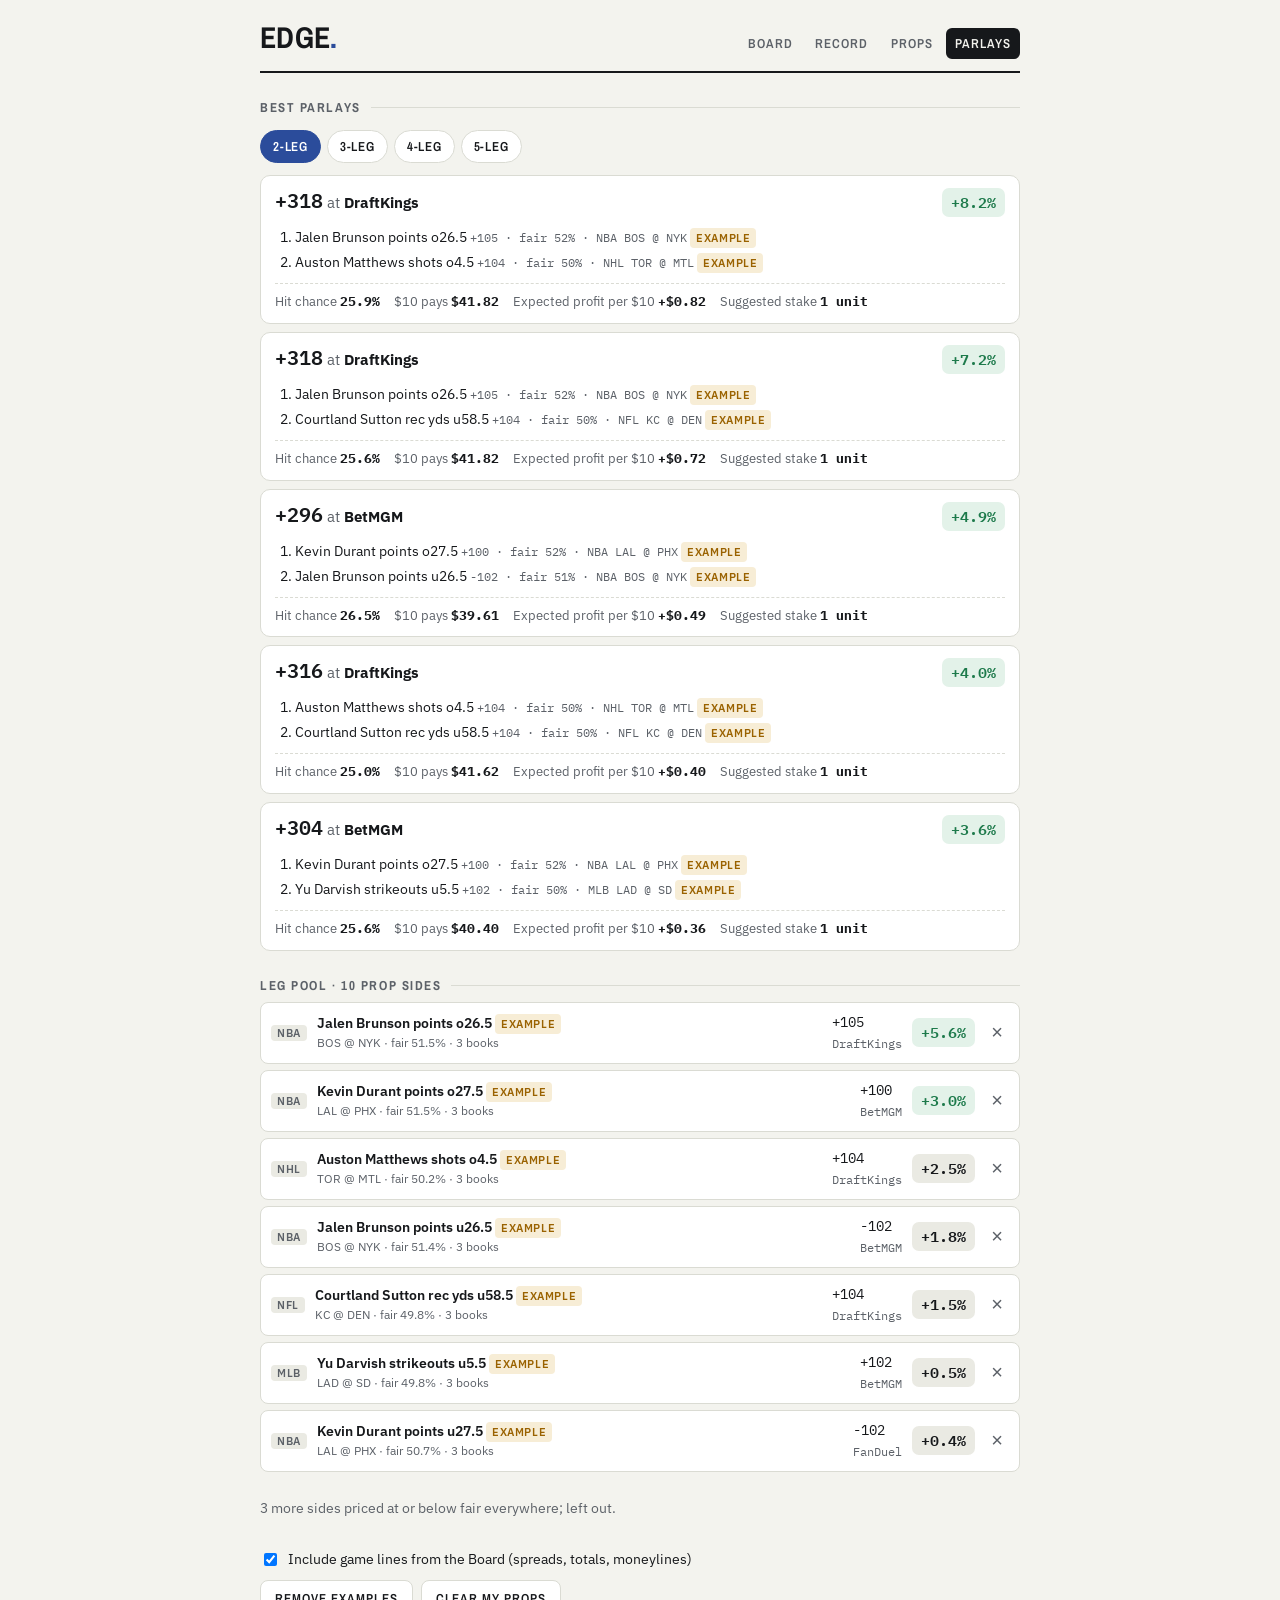
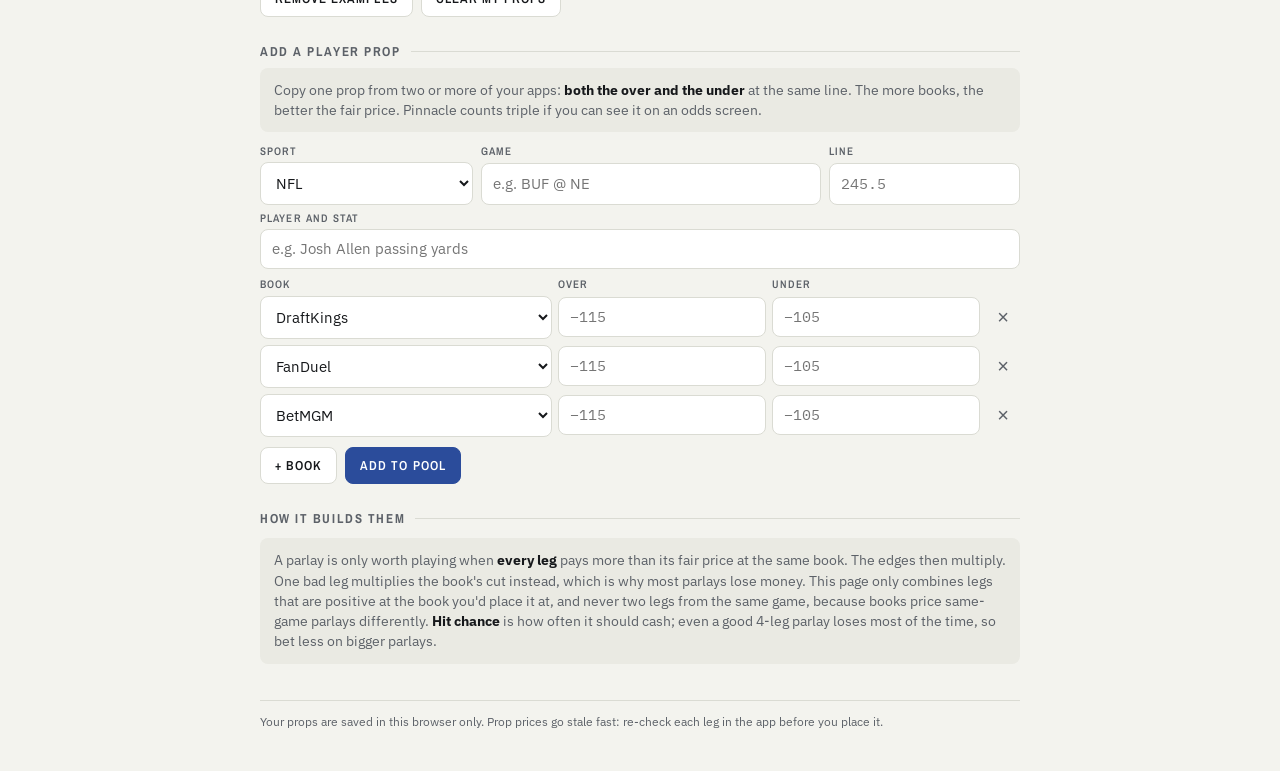
==== docs/parlay.html @ f9854ab9 "Add parlay builder and NHL Parlays page: paste-in player props plus the Board's game lines, fair pri" ====
<!doctype html>
<html lang="en">
<head>
<meta charset="utf-8">
<meta name="viewport" content="width=device-width,initial-scale=1,viewport-fit=cover">
<title>Edge Parlays</title>
<link rel="preconnect" href="https://fonts.googleapis.com">
<link rel="preconnect" href="https://fonts.gstatic.com" crossorigin>
<link rel="stylesheet" href="https://fonts.googleapis.com/css2?family=Archivo+Narrow:wght@600;700&family=IBM+Plex+Mono:wght@500;600&family=IBM+Plex+Sans:wght@400;600&display=swap">
<link rel="stylesheet" href="style.css">
<style>
 .pool{display:grid;gap:6px}
 .leg{display:grid;grid-template-columns:auto 1fr auto auto auto;gap:4px 10px;align-items:center;background:var(--surface);
      border:1px solid var(--line);border-radius:8px;padding:9px 10px;font-size:14px}
 .leg .what b{font-weight:600}
 .leg .what small{display:block;color:var(--muted);font-size:12px}
 .leg .ex{grid-column:1/-1;font-size:11.5px;color:var(--warn)}
 .parlay{background:var(--surface);border:1px solid var(--line);border-radius:10px;padding:12px 14px}
 .parlay + .parlay{margin-top:8px}
 .parlay .top{display:flex;justify-content:space-between;align-items:baseline;gap:10px;flex-wrap:wrap}
 .parlay .odds{font:600 20px/1.2 var(--mono)}
 .parlay ol{margin:8px 0 0;padding-left:20px;font-size:14px}
 .parlay ol li{padding:2px 0}
 .parlay ol li small{color:var(--muted);font-family:var(--mono);font-size:12px}
 .parlay .meta{display:flex;flex-wrap:wrap;gap:4px 14px;font-size:12.5px;color:var(--muted);margin-top:8px;
               border-top:1px dashed var(--line);padding-top:8px}
 .parlay .meta b{color:var(--ink);font-family:var(--mono)}
 .toggle{display:flex;gap:8px;align-items:center;font-size:14px;margin-top:10px}
 .toggle input{width:auto}
 .row3{display:grid;grid-template-columns:1fr 1.6fr 0.9fr;gap:8px;margin-top:8px}
 @media (max-width:520px){.row3{grid-template-columns:1fr 1fr}.row3 .field:nth-child(2){grid-column:1/-1;order:-1}}
</style>
</head>
<body>
<div class="wrap">
  <header class="top">
    <h1 class="brand">Edge<span>.</span></h1>
    <nav class="tabs">
      <a href="index.html">Board</a>
      <a href="record.html">Record</a>
      <a href="props.html">Props</a>
      <a href="parlay.html" aria-current="page">Parlays</a>
    </nav>
  </header>

  <h2 class="sec">Best parlays</h2>
  <div class="chips" id="sizes" role="group" aria-label="Parlay size"></div>
  <div id="parlays" style="margin-top:12px"></div>

  <h2 class="sec" id="pool-h">Leg pool</h2>
  <div class="pool" id="pool"></div>
  <label class="toggle"><input type="checkbox" id="use-board" checked> Include game lines from the Board (spreads, totals, moneylines)</label>
  <div style="display:flex;gap:8px;flex-wrap:wrap;margin-top:10px">
    <button type="button" class="btn" id="clear-ex" hidden>Remove examples</button>
    <button type="button" class="btn" id="clear-all">Clear my props</button>
  </div>

  <h2 class="sec">Add a player prop</h2>
  <p class="note" style="margin-top:0">Copy one prop from two or more of your apps: <b>both the over and the under</b> at the same line.
  The more books, the better the fair price. Pinnacle counts triple if you can see it on an odds screen.</p>
  <form id="f" autocomplete="off">
    <div class="row3">
      <div class="field"><label for="sport">Sport</label>
        <select id="sport"><option>NFL</option><option>NBA</option><option>MLB</option><option>NHL</option></select></div>
      <div class="field"><label for="game">Game</label><input id="game" placeholder="e.g. BUF @ NE" list="games"></div>
      <div class="field"><label for="line">Line</label><input id="line" class="num" inputmode="decimal" placeholder="245.5"></div>
    </div>
    <datalist id="games"></datalist>
    <div class="field" style="margin-top:8px"><label for="prop">Player and stat</label><input id="prop" placeholder="e.g. Josh Allen passing yards"></div>
    <div class="books" id="books">
      <div class="bookrow"><span class="hd">Book</span><span class="hd">Over</span><span class="hd">Under</span><span></span></div>
    </div>
    <div style="display:flex;gap:8px;flex-wrap:wrap;margin-top:10px">
      <button type="button" class="btn" id="add-book">+ Book</button>
      <button type="submit" class="btn primary" id="add-leg">Add to pool</button>
    </div>
    <p id="preview" class="note" style="margin-top:10px" hidden></p>
  </form>

  <h2 class="sec">How it builds them</h2>
  <p class="note">A parlay is only worth playing when <b>every leg</b> pays more than its fair price at the same book.
  The edges then multiply. One bad leg multiplies the book's cut instead, which is why most parlays lose money.
  This page only combines legs that are positive at the book you'd place it at, and never two legs from the same game,
  because books price same-game parlays differently. <b>Hit chance</b> is how often it should cash; even a good
  4-leg parlay loses most of the time, so bet less on bigger parlays.</p>
  <footer>Your props are saved in this browser only. Prop prices go stale fast: re-check each leg in the app before you place it.</footer>
</div>

<script>
const $ = id => document.getElementById(id);
const BOOKS = ["DraftKings","FanDuel","BetMGM","theScore Bet","Caesars","Fanatics","bet365","BetRivers","Pinnacle","Other"];
const MY_BOOKS = ["DraftKings","FanDuel","BetMGM","theScore Bet","Caesars","Fanatics","bet365"];
const WEIGHT = {Pinnacle: 3};
const KEYNAME = {draftkings:"DraftKings", fanduel:"FanDuel", betmgm:"BetMGM", espnbet:"theScore Bet",
                 williamhill_us:"Caesars", fanatics:"Fanatics"};
const STORE = "edge-parlay-legs";

const profit = o => o > 0 ? o / 100 : 100 / Math.abs(o);
const dec = o => 1 + profit(o);
const implied = o => 1 / (1 + profit(o));
const toAm = d => d >= 2 ? Math.round((d - 1) * 100) : -Math.round(100 / (d - 1));
const fmt = o => (o > 0 ? "+" : "") + o;
const pct = (x, d = 1) => (x * 100).toFixed(d) + "%";
const sgn = x => (x >= 0 ? "+" : "−") + Math.abs(x * 100).toFixed(1) + "%";
const esc = s => String(s ?? "").replace(/[&<>"]/g, c => ({"&":"&amp;","<":"&lt;",">":"&gt;",'"':"&quot;"}[c]));
const gameKey = s => String(s).toLowerCase().replace(/[^a-z0-9@]/g, "");

// Power method: the book's margin sits mostly on the longshot side.
function devig(ia, ib){
  if(ia + ib <= 1) return [ia / (ia + ib), ib / (ia + ib)];
  let lo = 1, hi = 8, k = 1;
  for(let i = 0; i < 60; i++){ k = (lo + hi) / 2; (ia ** k + ib ** k > 1) ? lo = k : hi = k; }
  const a = ia ** k, b = ib ** k;
  return [a / (a + b), b / (a + b)];
}
function parseOdds(s){
  s = String(s || "").trim().replace("−", "-");
  if(!s) return null;
  const n = parseInt(s, 10);
  return (!isFinite(n) || Math.abs(n) < 100) ? NaN : n;
}

/* ---------- leg pool ---------- */
let LEGS = [], BOARD_LEGS = [], SIZE = 2;
function load(){
  try{ LEGS = JSON.parse(localStorage.getItem(STORE) || "null"); }catch(e){ LEGS = null; }
  if(!Array.isArray(LEGS)) LEGS = examples();
  const cutoff = Date.now() - 36 * 3600e3;               // props older than 36 h are stale
  LEGS = LEGS.filter(l => l.example || l.added > cutoff);
}
function save(){ try{ localStorage.setItem(STORE, JSON.stringify(LEGS)); }catch(e){} }

// Build two legs (over, under) from a prop's quotes at several books.
function legsFromQuotes(sport, game, prop, line, rows, extra = {}){
  const qs = {};
  rows.forEach(r => { qs[r.book] = devig(implied(r.over), implied(r.under))[0]; });
  const pOver = weighted(qs), now = Date.now();
  const mk = (side, p, key) => ({
    id: [sport, gameKey(game), prop.toLowerCase(), line, side].join("|"),
    sport, game, label: `${prop} ${side === "Over" ? "o" : "u"}${line}`, side, fair: p, n: rows.length,
    qs: Object.fromEntries(Object.entries(qs).map(([b, q]) => [b, side === "Over" ? q : 1 - q])),
    prices: Object.fromEntries(rows.filter(r => r[key]).map(r => [r.book, r[key]])), added: now, ...extra });
  return [mk("Over", pOver, "over"), mk("Under", 1 - pOver, "under")];
}
function examples(){
  const ex = {example: true};
  const q = (b, o, u) => ({book: b, over: o, under: u});
  return [
    ...legsFromQuotes("NBA", "BOS @ NYK", "Jalen Brunson points", 26.5, [q("DraftKings",+105,-130), q("FanDuel",-115,-105), q("BetMGM",-118,-102)], ex),
    ...legsFromQuotes("NFL", "KC @ DEN", "Courtland Sutton rec yds", 58.5, [q("DraftKings",-128,+104), q("FanDuel",-110,-110), q("BetMGM",-112,-108)], ex),
    ...legsFromQuotes("NHL", "TOR @ MTL", "Auston Matthews shots", 4.5, [q("DraftKings",+104,-128), q("FanDuel",-112,-108), q("BetMGM",-110,-110)], ex),
    ...legsFromQuotes("MLB", "LAD @ SD", "Yu Darvish strikeouts", 5.5, [q("DraftKings",-110,-110), q("FanDuel",-112,-108), q("BetMGM",-125,+102)], ex),
    ...legsFromQuotes("NBA", "LAL @ PHX", "Kevin Durant points", 27.5, [q("DraftKings",-115,-105), q("FanDuel",-118,-102), q("BetMGM",+100,-122)], ex),
  ];
}

function weighted(qs, skip){
  let acc = 0, w = 0;
  for(const [b, q] of Object.entries(qs)) if(b !== skip){ const wt = WEIGHT[b] || 1; acc += wt * q; w += wt; }
  return w ? acc / w : null;
}
// A book never judges its own price: fair at a book comes from the other books.
function fairAt(l, book){ return (l.qs && Object.keys(l.qs).length > 1 && book in l.qs) ? weighted(l.qs, book) : l.fair; }
function legEv(l, book){ const o = l.prices[book]; return o ? fairAt(l, book) * dec(o) - 1 : null; }
function bestBook(l){
  let best = null;
  for(const [b, o] of Object.entries(l.prices)) if(MY_BOOKS.includes(b) && (!best || dec(o) > dec(best[1]))) best = [b, o];
  return best;
}
function allLegs(){ return LEGS.concat($("use-board").checked ? BOARD_LEGS : []); }

/* ---------- parlay search ---------- */
function combos(arr, k, start = 0, cur = [], out = [], used = new Set()){
  if(out.length > 20000) return out;
  if(cur.length === k){ out.push(cur.slice()); return out; }
  for(let i = start; i < arr.length; i++){
    const g = arr[i].sport + gameKey(arr[i].game);
    if(used.has(g)) continue;                              // one leg per game
    used.add(g); cur.push(arr[i]);
    combos(arr, k, i + 1, cur, out, used);
    cur.pop(); used.delete(g);
  }
  return out;
}
function bestParlays(k){
  const res = [];
  for(const book of MY_BOOKS){
    // Only legs that beat fair at this book, best first, capped to keep the search quick.
    const legs = allLegs().filter(l => (legEv(l, book) ?? -1) > 0)
      .sort((a, b) => legEv(b, book) - legEv(a, book)).slice(0, 18);
    if(legs.length < k) continue;
    for(const c of combos(legs, k)){
      const p = c.reduce((m, l) => m * fairAt(l, book), 1);
      const d = c.reduce((m, l) => m * dec(l.prices[book]), 1);
      res.push({book, legs: c, p, d, ev: p * d - 1});
    }
  }
  res.sort((a, b) => b.ev - a.ev);
  // Don't show near-duplicates: at most two parlays sharing the same top leg.
  const seen = {}, out = [];
  for(const r of res){
    const key = r.legs[0].id;
    seen[key] = (seen[key] || 0) + 1;
    if(seen[key] <= 2) out.push(r);
    if(out.length === 5) break;
  }
  return out;
}

/* ---------- render ---------- */
function renderParlays(){
  $("sizes").innerHTML = [2,3,4,5].map(n => `<button type="button" data-n="${n}" aria-pressed="${n === SIZE}">${n}-leg</button>`).join("");
  const P = bestParlays(SIZE);
  const stake = {2: "1 unit", 3: "½ unit", 4: "¼ unit", 5: "¼ unit"}[SIZE];
  if(!P.length){
    const plus = new Set(allLegs().filter(l => MY_BOOKS.some(b => (legEv(l, b) ?? -1) > 0)).map(l => l.sport + gameKey(l.game))).size;
    $("parlays").innerHTML = `<p class="empty">No ${SIZE}-leg parlay where every leg beats fair at one book. You have positive legs in
      ${plus} different game${plus === 1 ? "" : "s"}; a ${SIZE}-leg needs ${SIZE}, all at the same book. Add more props below,
      or drop to a smaller parlay. No bet beats a bad bet.</p>`;
    return;
  }
  $("parlays").innerHTML = P.map(r => `<article class="parlay">
    <div class="top"><div><span class="odds">${fmt(toAm(r.d))}</span> <span style="color:var(--muted)">at <b style="color:var(--ink)">${esc(r.book)}</b></span></div>
      <span class="pill">${sgn(r.ev)}</span></div>
    <ol>${r.legs.map(l => `<li>${esc(l.label)} <small>${fmt(l.prices[r.book])} · fair ${pct(fairAt(l, r.book), 0)} · ${esc(l.sport)} ${esc(l.game)}</small>${l.example ? ' <span class="tag moved">example</span>' : ""}</li>`).join("")}</ol>
    <div class="meta"><span>Hit chance <b>${pct(r.p)}</b></span><span>$10 pays <b>$${(10 * r.d).toFixed(2)}</b></span>
      <span>Expected profit per $10 <b>${r.ev >= 0 ? "+" : "−"}$${Math.abs(10 * r.ev).toFixed(2)}</b></span><span>Suggested stake <b>${stake}</b></span></div>
  </article>`).join("");
}

function renderPool(){
  const L = allLegs().map(l => ({l, bb: bestBook(l)})).filter(x => x.bb)
    .map(x => ({...x, ev: legEv(x.l, x.bb[0])})).sort((a, b) => b.ev - a.ev);
  const mine = LEGS.length, board = $("use-board").checked ? BOARD_LEGS.length : 0;
  $("pool-h").textContent = `Leg pool · ${mine} prop side${mine === 1 ? "" : "s"}${board ? ` + ${board} game line${board === 1 ? "" : "s"}` : ""}`;
  $("clear-ex").hidden = !LEGS.some(l => l.example);
  if(!L.length){ $("pool").innerHTML = `<p class="empty">No legs yet. Add a prop below.</p>`; return; }
  // Show positive legs, plus a count of the rest.
  const pos = L.filter(x => x.ev > 0), neg = L.length - pos.length;
  $("pool").innerHTML = pos.map(({l, bb, ev}) => `<div class="leg">
      <span class="tag">${esc(l.sport)}</span>
      <span class="what"><b>${esc(l.label)}</b>${l.example ? ' <span class="tag moved">example</span>' : ""}<small>${esc(l.game)} · fair ${pct(fairAt(l, bb[0]), 1)} · ${l.n} book${l.n === 1 ? "" : "s"}${l.source === "board" ? " · from Board" : ""}</small></span>
      <span class="num">${fmt(bb[1])}<br><small style="color:var(--muted)">${esc(bb[0])}</small></span>
      <span class="pill ${ev >= .025 ? "" : "mid"}">${sgn(ev)}</span>
      ${l.source !== "board" ? `<button type="button" class="x" data-del="${esc(l.id)}" aria-label="Remove">×</button>` : "<span></span>"}
      ${l.n < 3 && l.source !== "board" ? `<span class="ex">Only ${l.n} books; the fair price is rough. Add a third if you can.</span>` : ""}
    </div>`).join("") + (neg ? `<p class="empty" style="padding:6px 0">${neg} more side${neg === 1 ? "" : "s"} priced at or below fair everywhere; left out.</p>` : "");
}
function render(){ renderPool(); renderParlays(); }

/* ---------- add-prop form ---------- */
let seq = 0;
function addRow(book = "", o = "", u = ""){
  const i = seq++, row = document.createElement("div");
  row.className = "bookrow";
  row.innerHTML = `<select id="b${i}" aria-label="Book">${BOOKS.map(b => `<option${b === book ? " selected" : ""}>${b}</option>`).join("")}</select>
    <input id="o${i}" class="num" placeholder="−115" aria-label="Over odds" value="${esc(o)}">
    <input id="u${i}" class="num" placeholder="−105" aria-label="Under odds" value="${esc(u)}">
    <button type="button" class="x" aria-label="Remove book">×</button>`;
  row.querySelector(".x").onclick = () => { row.remove(); preview(); };
  $("books").appendChild(row);
}
function formRows(){
  return [...document.querySelectorAll("#books .bookrow")].slice(1).map(r => {
    const [s, o, u] = r.querySelectorAll("select,input");
    return {book: s.value, over: parseOdds(o.value), under: parseOdds(u.value)};
  });
}
function readForm(){
  const rows = formRows();
  if(rows.some(r => Number.isNaN(r.over) || Number.isNaN(r.under))) return {err: "An odds box has something that isn't American odds. Use numbers like −115 or +105."};
  const two = rows.filter(r => r.over && r.under);
  const game = $("game").value.trim(), prop = $("prop").value.trim(), line = $("line").value.trim();
  if(!game || !prop || !line) return {err: "Fill in the game, the player and stat, and the line."};
  if(two.length < 2) return {err: "Enter the over and under from at least two books."};
  return {legs: legsFromQuotes($("sport").value, game, prop, line, two)};
}
function preview(){
  const r = readForm(), el = $("preview");
  if(r.err){ el.hidden = !($("prop").value || $("game").value); el.textContent = r.err; return; }
  el.hidden = false;
  el.innerHTML = r.legs.map(l => { const bb = bestBook(l); const ev = bb ? legEv(l, bb[0]) : null;
    return `<b>${esc(l.side)}</b> fair ${pct(bb ? fairAt(l, bb[0]) : l.fair)} · best ${bb ? `${fmt(bb[1])} at ${esc(bb[0])} (${sgn(ev)})` : "none at your books"}`; }).join("<br>");
}
$("f").addEventListener("input", preview);
$("f").addEventListener("submit", e => {
  e.preventDefault();
  const r = readForm();
  if(r.err){ $("preview").hidden = false; $("preview").textContent = r.err; return; }
  const ids = new Set(r.legs.map(l => l.id));
  LEGS = LEGS.filter(l => !ids.has(l.id)).concat(r.legs);
  save(); render();
  $("prop").value = $("line").value = "";
  document.querySelectorAll("#books .bookrow input").forEach(i => i.value = "");
  $("preview").hidden = false;
  $("preview").textContent = "Added. Both sides are in the pool; only a side that beats fair somewhere gets used.";
  $("prop").focus();
});
$("add-book").onclick = () => addRow(BOOKS[Math.min(formRows().length, BOOKS.length - 1)]);
$("pool").onclick = e => { const b = e.target.closest("[data-del]"); if(!b) return;
  const base = b.dataset.del.split("|").slice(0, 4).join("|");
  LEGS = LEGS.filter(l => l.id.split("|").slice(0, 4).join("|") !== base); save(); render(); };
$("sizes").onclick = e => { const b = e.target.closest("button"); if(b){ SIZE = +b.dataset.n; renderParlays(); } };
$("use-board").onchange = render;
$("clear-ex").onclick = () => { LEGS = LEGS.filter(l => !l.example); save(); render(); };
let armed = null;
$("clear-all").onclick = () => {
  const b = $("clear-all");
  if(armed){ clearTimeout(armed); armed = null; LEGS = []; save(); render(); b.textContent = "Clear my props"; return; }
  b.textContent = "Tap again to clear"; armed = setTimeout(() => { armed = null; b.textContent = "Clear my props"; }, 4000);
};

/* ---------- game lines from the Board ---------- */
function boardLegs(B){
  const out = [], now = Date.now();
  for(const [key, s] of Object.entries(B.sports || {})){
    for(const r of (s.flags || []).concat(s.watch || [])){
      if(new Date(r.commence) <= now) continue;
      const prices = {};
      prices[KEYNAME[r.book] || r.book] = r.price;
      (r.others || []).forEach(([b, p]) => { if(KEYNAME[b]) prices[KEYNAME[b]] = p; });
      const label = r.market === "totals" ? `${r.side} ${r.point}` : r.market === "h2h" ? `${r.side} ML` : `${r.side} ${r.point > 0 ? "+" : ""}${r.point}`;
      out.push({id: `board|${r.away}@${r.home}|${r.market}|${r.side}`, sport: s.label, game: `${r.away} @ ${r.home}`,
                label, fair: r.fair_p, n: r.n_books, prices, source: "board"});
    }
  }
  return out;
}

for(const [b, o, u] of [["DraftKings"], ["FanDuel"], ["BetMGM"]]) addRow(b, o, u);
load(); render();
fetch("data/board.json?t=" + Date.now()).then(r => r.ok ? r.json() : null).then(B => {
  if(!B) return;
  BOARD_LEGS = boardLegs(B);
  render();
}).catch(() => {});
</script>
</body>
</html>
---- docs/style.css ----
/* Edge — shared styles. Tokens first; both themes follow the viewer's OS setting. */
:root{
  --bg:#F3F3EE; --surface:#FFFFFF; --sunk:#EAEAE3; --ink:#16181B; --muted:#5C6168;
  --line:#DADBD3; --accent:#2B4C9B; --accent-ink:#FFFFFF;
  --good:#1D7A4B; --good-bg:#E3F2E9; --bad:#B03535; --bad-bg:#F8E6E4;
  --warn:#9A6200; --warn-bg:#F7EDD6;
  --display:"Archivo Narrow","Arial Narrow",system-ui,sans-serif;
  --body:"IBM Plex Sans",system-ui,-apple-system,"Segoe UI",sans-serif;
  --mono:"IBM Plex Mono",ui-monospace,SFMono-Regular,Menlo,monospace;
  color-scheme:light;
}
@media (prefers-color-scheme:dark){
  :root{
    --bg:#0F1113; --surface:#171A1E; --sunk:#1E2226; --ink:#ECEDE9; --muted:#9BA1A8;
    --line:#2A2F34; --accent:#8EA7EE; --accent-ink:#0F1113;
    --good:#56C58C; --good-bg:#15291F; --bad:#F07C7C; --bad-bg:#2E1818;
    --warn:#E3AA48; --warn-bg:#2C2211;
    color-scheme:dark;
  }
}
*{box-sizing:border-box}
html{-webkit-text-size-adjust:100%}
body{margin:0;background:var(--bg);color:var(--ink);font:15px/1.5 var(--body);
     padding:env(safe-area-inset-top,0px) 16px calc(40px + env(safe-area-inset-bottom,0px))}
.wrap{max-width:760px;margin:0 auto}
a{color:var(--accent)}
.num,.mono{font-family:var(--mono);font-variant-numeric:tabular-nums}

header.top{display:flex;align-items:baseline;justify-content:space-between;gap:12px;flex-wrap:wrap;
           padding-block:22px 12px;border-bottom:2px solid var(--ink)}
.brand{font:700 30px/1 var(--display);letter-spacing:.01em;margin:0;text-transform:uppercase}
.brand span{color:var(--accent)}
nav.tabs{display:flex;gap:4px}
nav.tabs a{font:600 13px/1 var(--display);letter-spacing:.08em;text-transform:uppercase;text-decoration:none;
           color:var(--muted);padding:9px 9px;border-radius:6px}
nav.tabs a[aria-current="page"]{background:var(--ink);color:var(--bg)}
nav.tabs a:focus-visible,button:focus-visible,select:focus-visible,input:focus-visible{outline:2px solid var(--accent);outline-offset:2px}

.status{display:flex;flex-wrap:wrap;gap:6px 16px;font-size:12.5px;color:var(--muted);padding-block:10px 4px}
.status b{color:var(--ink);font-weight:600}
.meter{display:inline-block;width:70px;height:6px;background:var(--sunk);border-radius:3px;vertical-align:middle;overflow:hidden}
.meter i{display:block;height:100%;background:var(--accent)}
.alert{background:var(--bad-bg);color:var(--bad);border-radius:8px;padding:10px 12px;font-size:13.5px;margin-top:10px}
.note{background:var(--sunk);border-radius:8px;padding:12px 14px;font-size:13.5px;color:var(--muted)}
.note b{color:var(--ink)}

h2.sec{font:700 13px/1 var(--display);letter-spacing:.12em;text-transform:uppercase;color:var(--muted);
       margin:28px 0 10px;display:flex;align-items:center;gap:10px}
h2.sec::after{content:"";flex:1;border-top:1px solid var(--line)}

.chips{display:flex;gap:6px;flex-wrap:wrap;margin-top:16px}
.chips button{font:600 13px/1 var(--display);letter-spacing:.06em;text-transform:uppercase;cursor:pointer;
              border:1px solid var(--line);background:var(--surface);color:var(--ink);padding:9px 12px;border-radius:999px}
.chips button[aria-pressed="true"]{background:var(--accent);border-color:var(--accent);color:var(--accent-ink)}
.chips button small{font-family:var(--mono);font-weight:500;opacity:.75;margin-left:4px}

/* A flag reads like a bet slip: what to bet on top, why underneath. */
.slip{background:var(--surface);border:1px solid var(--line);border-radius:10px;padding:14px 14px 12px;
      display:grid;grid-template-columns:1fr auto;gap:4px 14px}
.slip + .slip{margin-top:8px}
.slip .game{grid-column:1/-1;font-size:12.5px;color:var(--muted);display:flex;gap:8px;flex-wrap:wrap}
.slip .bet{font:600 19px/1.25 var(--display);letter-spacing:.01em}
.slip .bet .price{font-family:var(--mono);font-weight:600;font-size:17px}
.slip .where{font-size:13px;color:var(--muted)}
.slip .where b{color:var(--ink);font-weight:600}
.slip .edge{grid-row:2/4;grid-column:2;align-self:center;text-align:right}
.pill{display:inline-block;font:600 15px/1 var(--mono);padding:7px 9px;border-radius:7px;background:var(--good-bg);color:var(--good)}
.pill.mid{background:var(--sunk);color:var(--ink)}
.pill.neg{background:var(--bad-bg);color:var(--bad)}
.slip .edge small{display:block;font-size:11px;color:var(--muted);margin-top:5px;letter-spacing:.04em}
.slip .others{grid-column:1/-1;display:flex;flex-wrap:wrap;gap:4px 10px;font:12px/1.4 var(--mono);color:var(--muted);
              border-top:1px dashed var(--line);margin-top:8px;padding-top:8px}
.slip .others span b{font-weight:600;color:var(--ink)}
.tag{font:600 10.5px/1 var(--body);letter-spacing:.06em;text-transform:uppercase;padding:3px 6px;border-radius:4px;
     background:var(--sunk);color:var(--muted)}
.tag.sharp{background:var(--accent);color:var(--accent-ink)}
.tag.moved{background:var(--warn-bg);color:var(--warn)}
.empty{color:var(--muted);font-size:14px;padding:18px 0}

details.watch{margin-top:14px}
details.watch summary{cursor:pointer;font-size:13.5px;color:var(--muted);padding:6px 0}
table.list{width:100%;border-collapse:collapse;font-size:13px}
table.list th{font:600 11px/1 var(--display);letter-spacing:.1em;text-transform:uppercase;color:var(--muted);
              text-align:left;padding:8px 8px;border-bottom:1px solid var(--line);white-space:nowrap}
table.list td{padding:8px;border-bottom:1px solid var(--line);vertical-align:top}
table.list td.r,table.list th.r{text-align:right}
table.list td.num{white-space:nowrap}
table.list tr.grp td{font:600 11px/1 var(--display);letter-spacing:.1em;text-transform:uppercase;color:var(--muted);background:var(--sunk);padding:7px 8px}
.scroll{overflow-x:auto;background:var(--surface);border:1px solid var(--line);border-radius:10px}

/* Record */
.scoreboard{display:grid;grid-template-columns:repeat(auto-fit,minmax(150px,1fr));gap:8px;margin-top:14px}
.stat{background:var(--surface);border:1px solid var(--line);border-radius:10px;padding:12px 14px}
.stat .k{font:600 11px/1 var(--display);letter-spacing:.1em;text-transform:uppercase;color:var(--muted)}
.stat .v{font:600 clamp(20px,6.2vw,26px)/1.15 var(--mono);white-space:nowrap;font-variant-numeric:tabular-nums;margin-top:6px}
.stat .s{font-size:12px;color:var(--muted);margin-top:3px}
.good{color:var(--good)} .bad{color:var(--bad)}
.bar{position:relative;height:28px;background:var(--sunk);border-radius:6px;margin-top:12px;overflow:hidden}
.bar .fill{position:absolute;inset:0 auto 0 0;background:var(--accent);opacity:.85}
.bar .mark{position:absolute;top:0;bottom:0;width:2px;background:var(--ink)}
.bar .lbl{position:absolute;top:50%;transform:translateY(-50%);font:600 11px/1 var(--mono);white-space:nowrap}
.res{font:700 12px/1 var(--mono);padding:4px 6px;border-radius:4px}
.res.W{background:var(--good-bg);color:var(--good)} .res.L{background:var(--bad-bg);color:var(--bad)}
.res.P,.res.V{background:var(--sunk);color:var(--muted)}

/* Props calculator */
.field{display:grid;gap:5px}
.field label{font:600 11px/1 var(--display);letter-spacing:.1em;text-transform:uppercase;color:var(--muted)}
input,select{font:15px/1.2 var(--body);color:var(--ink);background:var(--surface);border:1px solid var(--line);
             border-radius:8px;padding:10px 11px;width:100%;min-width:0}
input.num{font-family:var(--mono)}
.row2{display:grid;grid-template-columns:2fr 1fr;gap:8px}
.books{display:grid;gap:6px;margin-top:10px}
.bookrow{display:grid;grid-template-columns:1.4fr 1fr 1fr 34px;gap:6px;align-items:center}
.bookrow .hd{font:600 11px/1 var(--display);letter-spacing:.1em;text-transform:uppercase;color:var(--muted)}
button.x{border:0;background:transparent;color:var(--muted);font-size:20px;cursor:pointer;padding:6px}
button.btn{font:600 13px/1 var(--display);letter-spacing:.08em;text-transform:uppercase;cursor:pointer;
           border:1px solid var(--line);background:var(--surface);color:var(--ink);padding:11px 14px;border-radius:8px}
button.btn.primary{background:var(--accent);border-color:var(--accent);color:var(--accent-ink)}
.verdict{border-radius:10px;padding:14px;margin-top:16px;font-size:15px;border:1px solid var(--line);background:var(--surface)}
.verdict.go{border-color:var(--good);background:var(--good-bg)}
.verdict b.big{display:block;font:600 20px/1.3 var(--display);margin-bottom:4px}
footer{margin-top:36px;font-size:12px;color:var(--muted);border-top:1px solid var(--line);padding-top:12px}
@media (max-width:420px){ .bookrow{grid-template-columns:1.2fr 1fr 1fr 30px} .brand{font-size:26px} }
@media (prefers-reduced-motion:reduce){*{transition:none!important}}
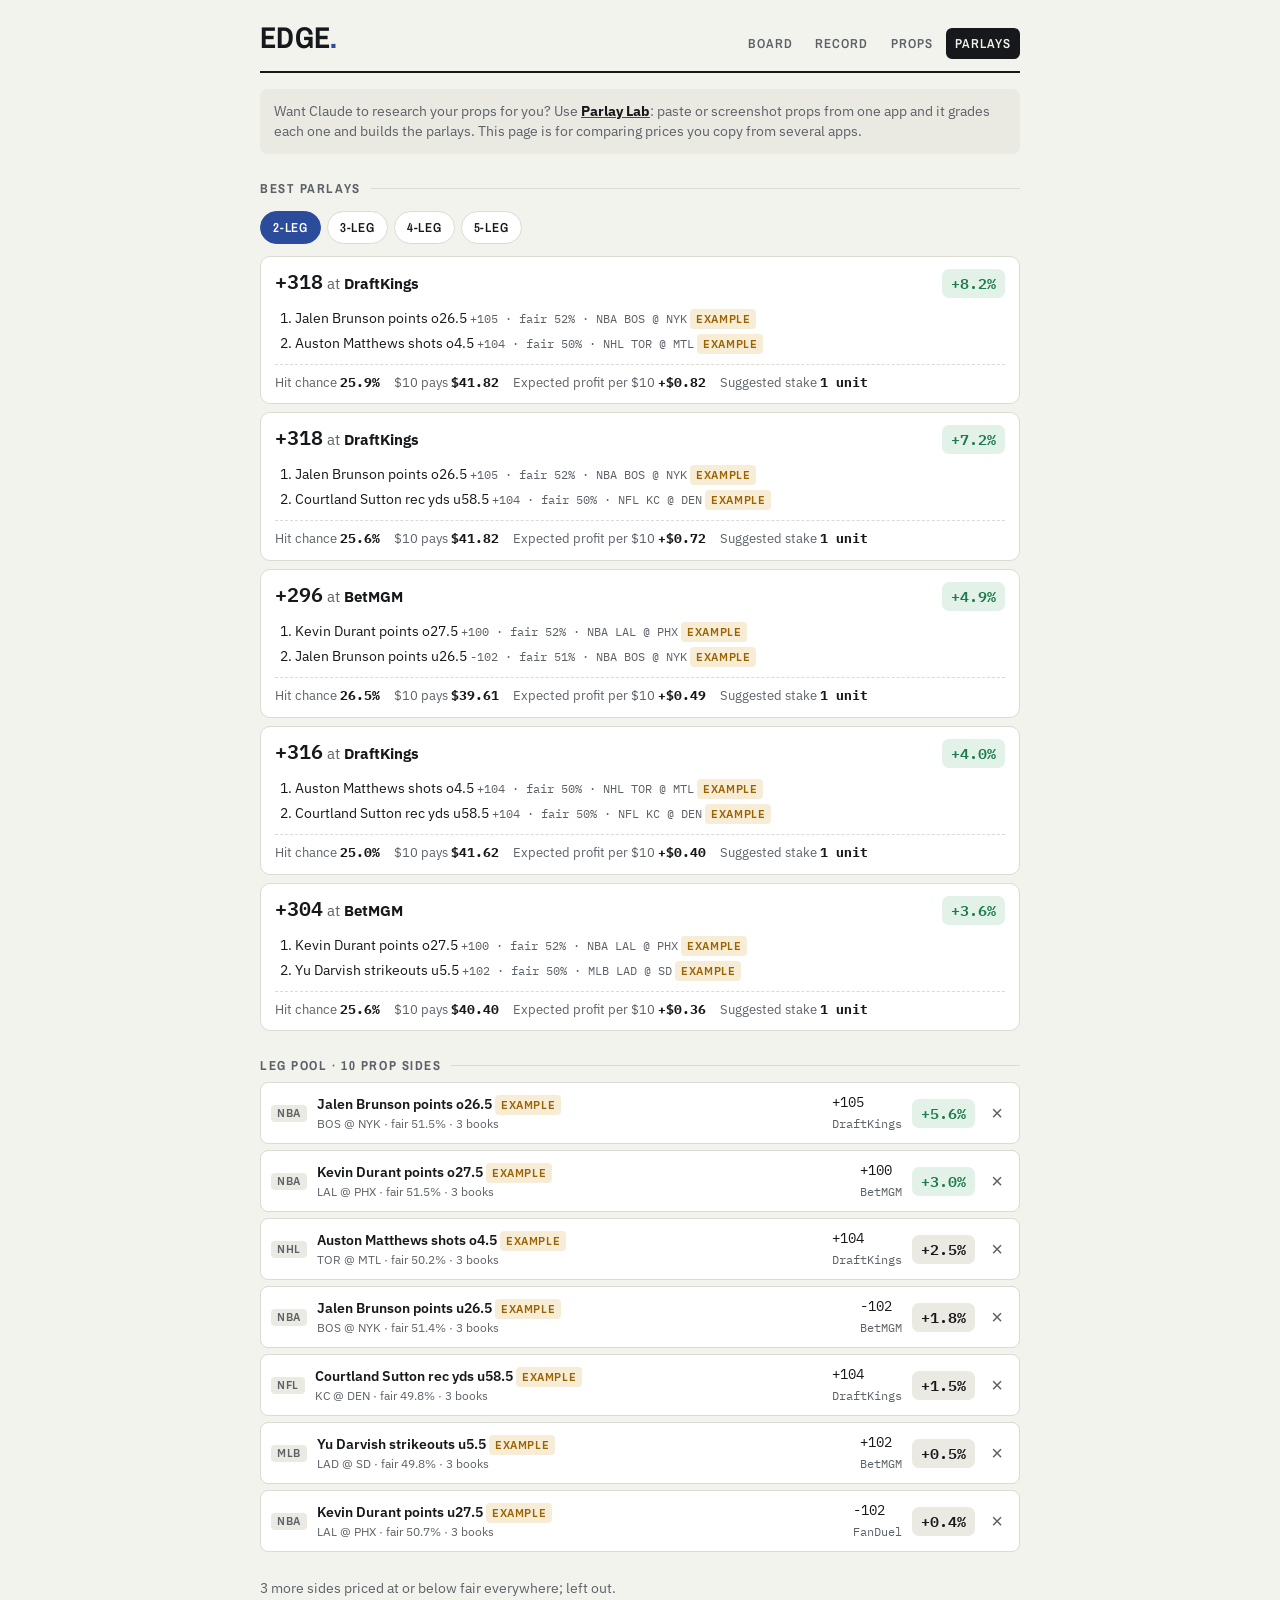
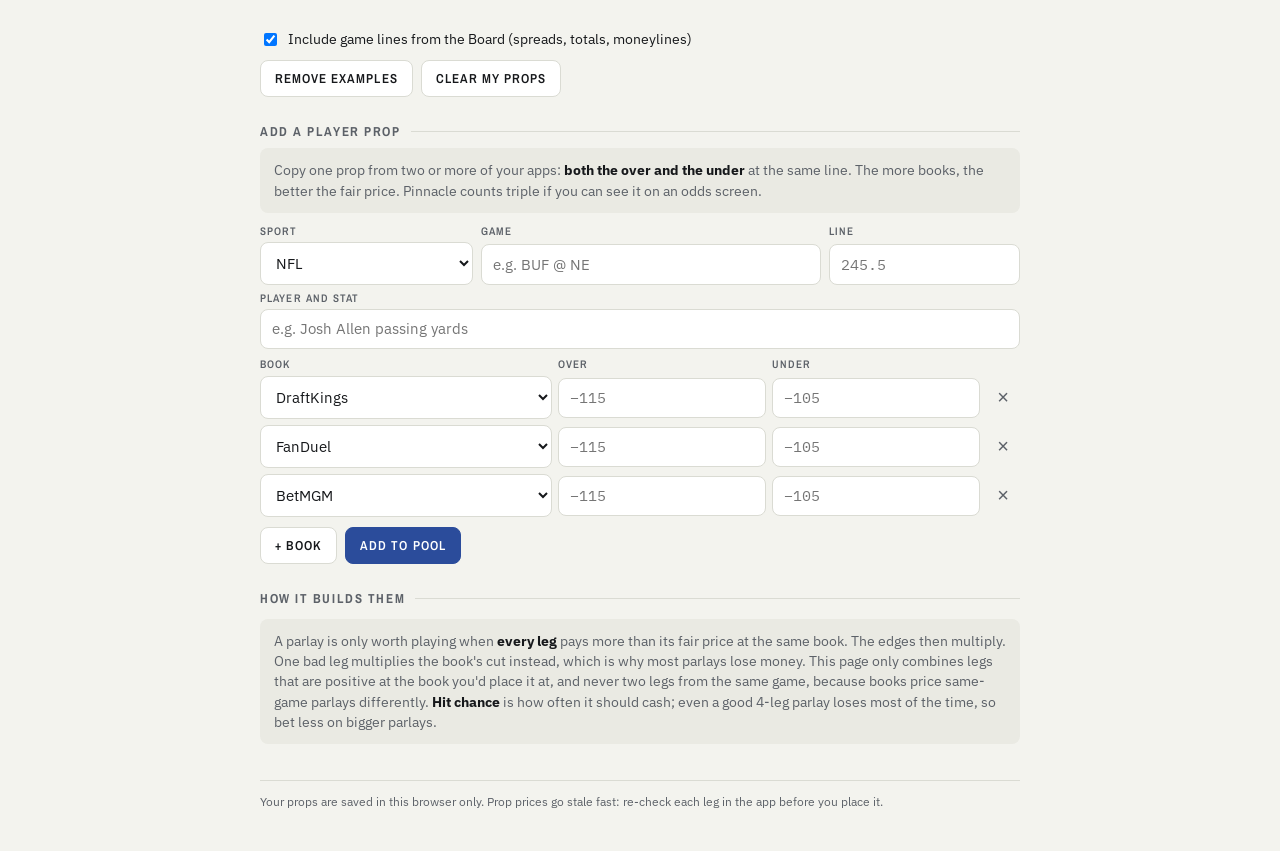
==== commit 9d055467: "Link Parlay Lab from the Parlays page Co-Authored-By: Claude Opus 5.5 <noreply@anthropic.com> Claude" ====
--- a/docs/parlay.html
+++ b/docs/parlay.html
@@ -43,6 +43,9 @@
     </nav>
   </header>
 
+  <p class="note" style="margin-top:16px">Want Claude to research your props for you? Use
+  <a href="https://claude.ai/artifact/MBNJRdA6NpfGnoZaj6BAuD" target="_blank" rel="noopener"><b>Parlay Lab</b></a>:
+  paste or screenshot props from one app and it grades each one and builds the parlays. This page is for comparing prices you copy from several apps.</p>
   <h2 class="sec">Best parlays</h2>
   <div class="chips" id="sizes" role="group" aria-label="Parlay size"></div>
   <div id="parlays" style="margin-top:12px"></div>
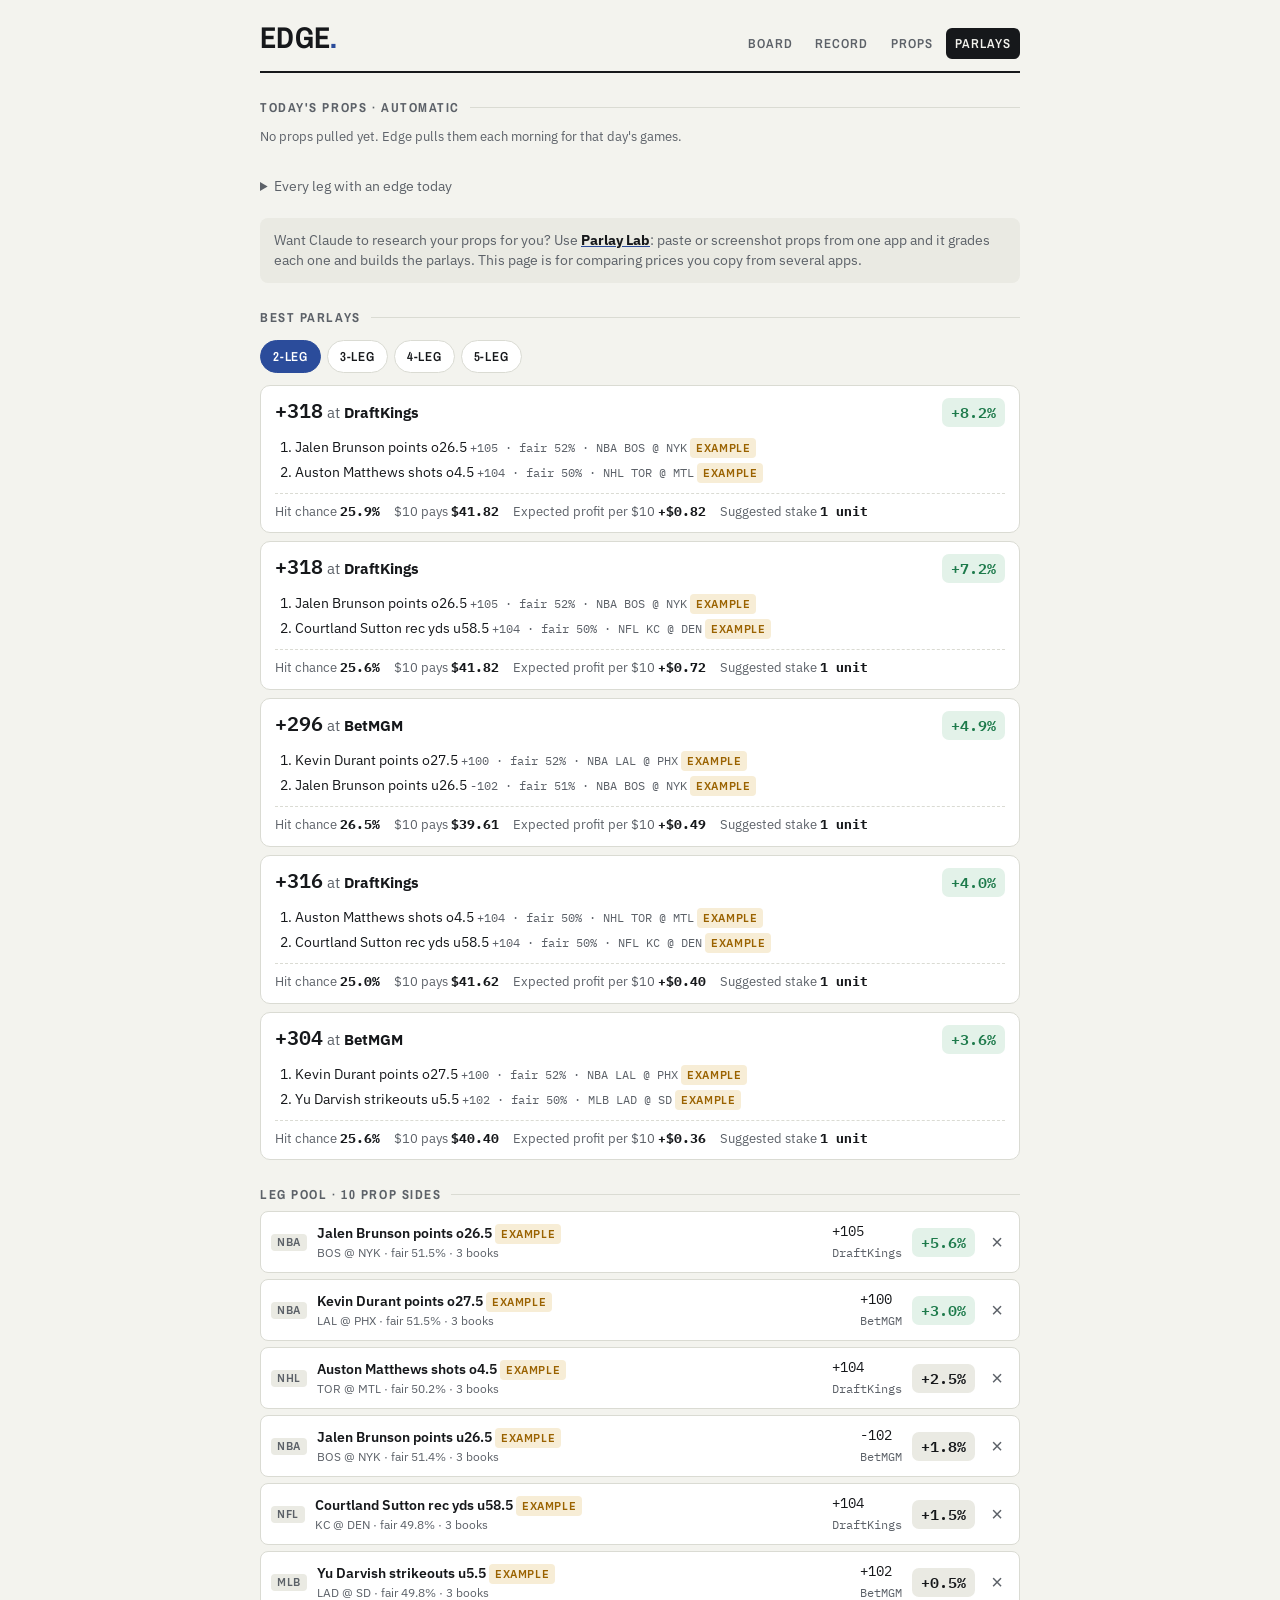
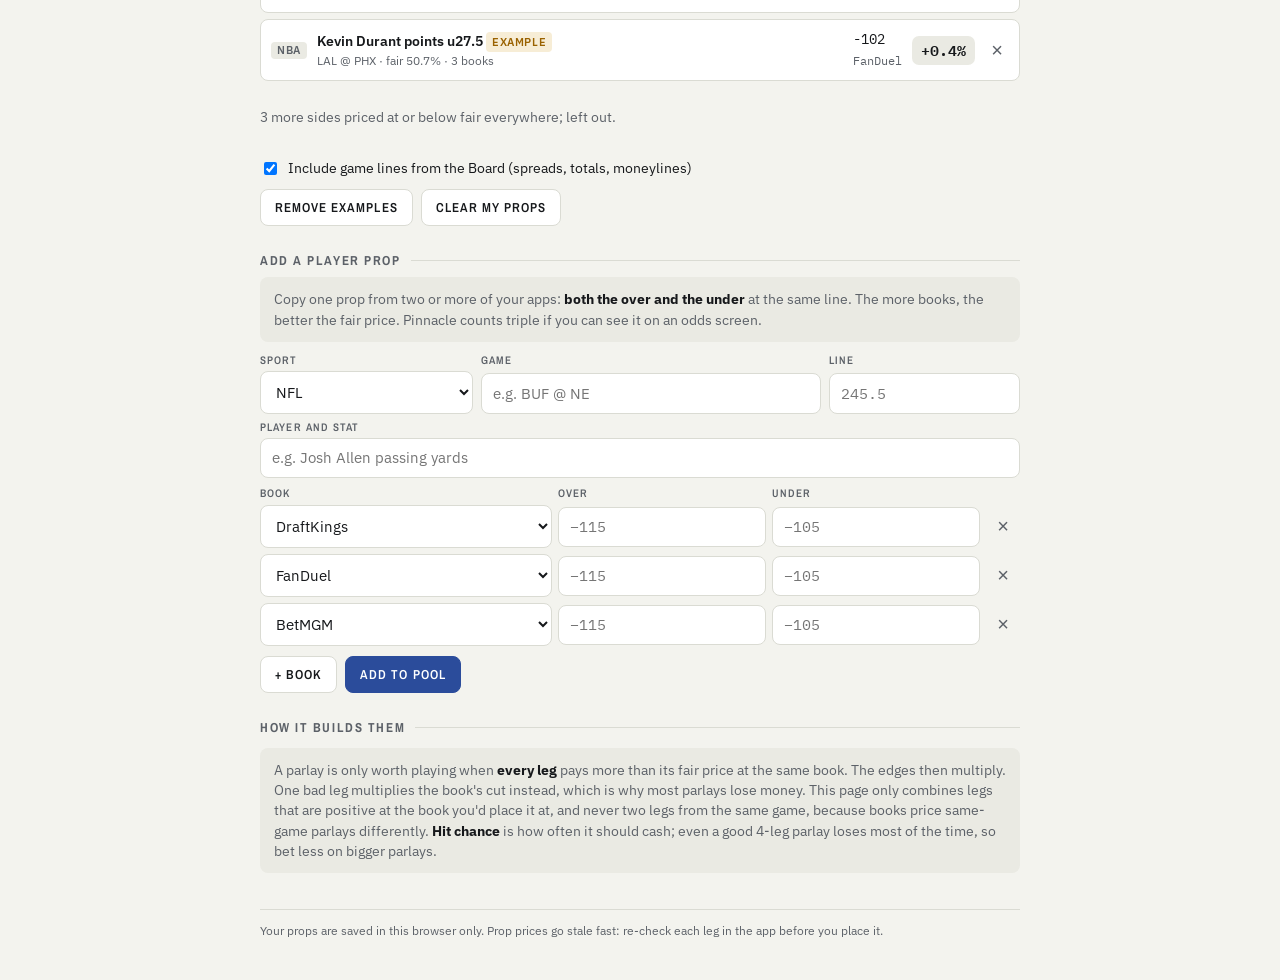
==== commit 2dbbb09a: "Pull today's player props and build 2-5 leg parlays automatically Daily per-sport props pull for tha" ====
--- a/docs/parlay.html
+++ b/docs/parlay.html
@@ -43,6 +43,17 @@
     </nav>
   </header>
 
+  <section id="auto">
+    <h2 class="sec">Today's props · automatic</h2>
+    <p class="status" id="auto-status" style="padding:0">Loading today's props…</p>
+    <div class="chips" id="auto-sizes" role="group" aria-label="Parlay size" style="margin-top:10px"></div>
+    <div id="auto-parlays" style="margin-top:12px"></div>
+    <details id="auto-legs-box" style="margin-top:12px">
+      <summary style="cursor:pointer;font-size:13.5px;color:var(--muted);padding:6px 0">Every leg with an edge today</summary>
+      <div class="pool" id="auto-legs"></div>
+    </details>
+  </section>
+
   <p class="note" style="margin-top:16px">Want Claude to research your props for you? Use
   <a href="https://claude.ai/artifact/MBNJRdA6NpfGnoZaj6BAuD" target="_blank" rel="noopener"><b>Parlay Lab</b></a>:
   paste or screenshot props from one app and it grades each one and builds the parlays. This page is for comparing prices you copy from several apps.</p>
@@ -332,6 +343,45 @@
 
 for(const [b, o, u] of [["DraftKings"], ["FanDuel"], ["BetMGM"]]) addRow(b, o, u);
 load(); render();
+/* ---------- today's props, pulled automatically by Edge ---------- */
+let AUTO = null, AUTO_SIZE = 2;
+const legText = l => `${l.player} ${l.side === "Over" ? "o" : "u"}${l.line} ${l.prop}`;
+function renderAuto(){
+  const A = AUTO, st = $("auto-status");
+  if(!A){ st.textContent = "No props pulled yet. Edge pulls them each morning for that day's games."; return; }
+  const today = new Date().toLocaleDateString("en-CA", {timeZone: "America/Detroit"});
+  const sports = Object.keys(A.pulled || {});
+  if(A.error){ st.textContent = A.error; return; }
+  if(A.date !== today || !sports.length){
+    st.textContent = "No props for today yet. They're pulled once a day, after 9 AM, for games that day.";
+    $("auto-sizes").innerHTML = ""; $("auto-parlays").innerHTML = ""; $("auto-legs-box").hidden = true; return;
+  }
+  const bn = k => (A.book_names || {})[k] || k;
+  st.innerHTML = `${sports.join(", ")} · ${A.n_legs} props across your books · <b>${A.n_good}</b> priced better than fair
+    · props credits this month ${A.budget.spent}/${A.monthly_budget}`;
+  $("auto-sizes").innerHTML = [2,3,4,5].map(n => `<button type="button" data-n="${n}" aria-pressed="${n === AUTO_SIZE}">${n}-leg</button>`).join("");
+  const byId = {}; A.legs.forEach(l => byId[l.id] = l);
+  const P = (A.parlays[String(AUTO_SIZE)] || []).filter(r => r.legs.every(i => byId[i]));
+  const stake = {2: "1 unit", 3: "½ unit", 4: "¼ unit", 5: "¼ unit"}[AUTO_SIZE];
+  $("auto-parlays").innerHTML = P.length ? P.map((r, i) => `<article class="parlay">
+      <div class="top"><div><span class="odds">${fmt(r.odds)}</span> <span style="color:var(--muted)">at <b style="color:var(--ink)">${esc(bn(r.book))}</b>
+        · ${r.safest ? "most likely to hit" : i === 0 ? "best value" : "also good"}</span></div><span class="pill">${sgn(r.ev)}</span></div>
+      <ol>${r.legs.map(id => { const l = byId[id]; return `<li>${esc(legText(l))} <small>${fmt(l.price)} · hits ${pct(l.fair_p, 0)} · ${esc(l.sport)} ${esc(l.game)}</small></li>`; }).join("")}</ol>
+      <div class="meta"><span>Hit chance <b>${pct(r.p)}</b></span><span>$10 pays <b>$${(10 * r.decimal).toFixed(2)}</b></span>
+        <span>Expected per $10 <b>+$${(10 * r.ev).toFixed(2)}</b></span><span>Stake <b>${stake}</b></span></div>
+    </article>`).join("")
+    : `<p class="empty">No ${AUTO_SIZE}-leg parlay today where every leg beats fair at one book, from ${AUTO_SIZE} different games. Try a smaller size; no bet beats a bad bet.</p>`;
+  const good = A.legs.filter(l => l.ev >= 0.01).slice(0, 25);
+  $("auto-legs-box").hidden = !good.length;
+  $("auto-legs").innerHTML = good.map(l => `<div class="leg">
+      <span class="tag">${esc(l.sport)}</span>
+      <span class="what"><b>${esc(legText(l))}</b>${l.suspect ? ' <span class="tag moved">check price</span>' : ""}<small>${esc(l.game)} · fair ${fmt(l.fair_odds)} (${pct(l.fair_p, 0)}) · ${l.n_books} books</small></span>
+      <span class="num">${fmt(l.price)}<br><small style="color:var(--muted)">${esc(bn(l.book))}</small></span>
+      <span class="pill ${l.ev >= .025 ? "" : "mid"}">${sgn(l.ev)}</span><span></span>
+    </div>`).join("");
+}
+$("auto-sizes").onclick = e => { const b = e.target.closest("button"); if(b){ AUTO_SIZE = +b.dataset.n; renderAuto(); } };
+fetch("data/props.json?t=" + Date.now()).then(r => r.ok ? r.json() : null).then(d => { AUTO = d; renderAuto(); }).catch(() => renderAuto());
 fetch("data/board.json?t=" + Date.now()).then(r => r.ok ? r.json() : null).then(B => {
   if(!B) return;
   BOARD_LEGS = boardLegs(B);
